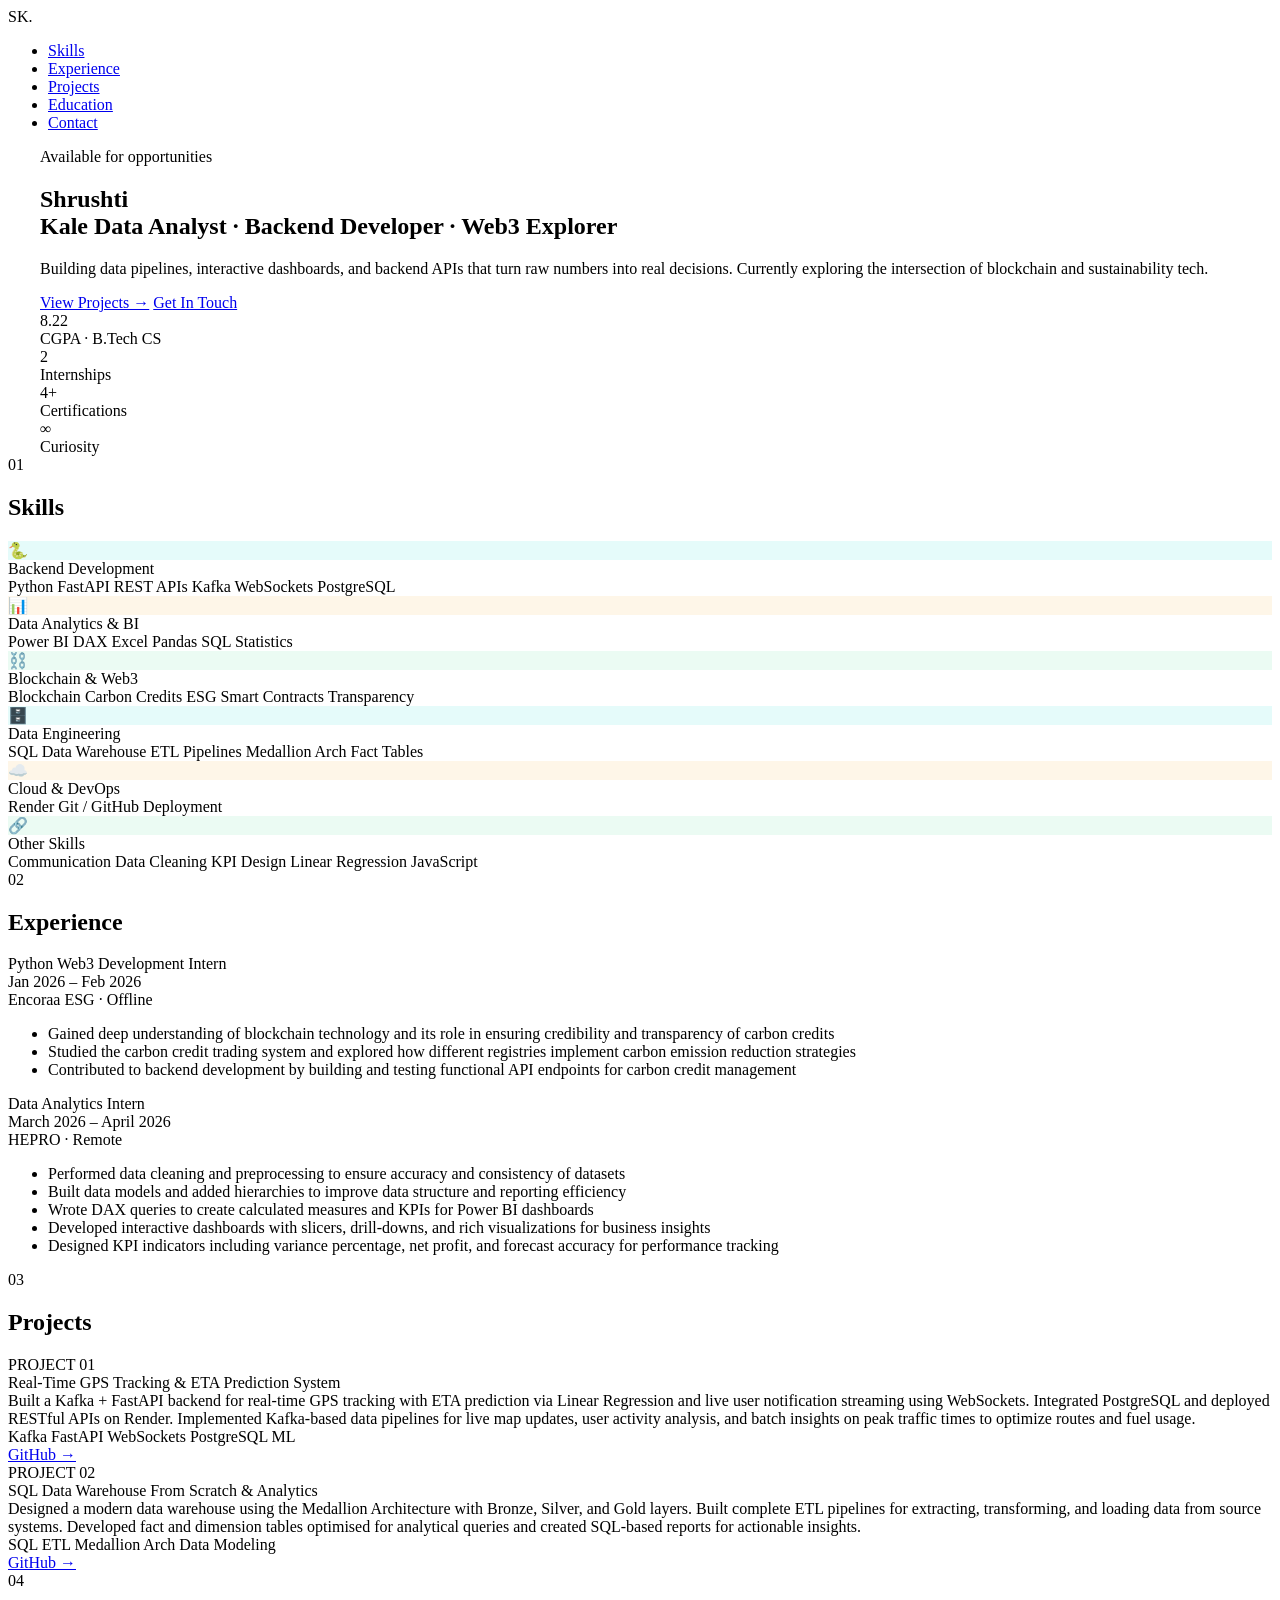
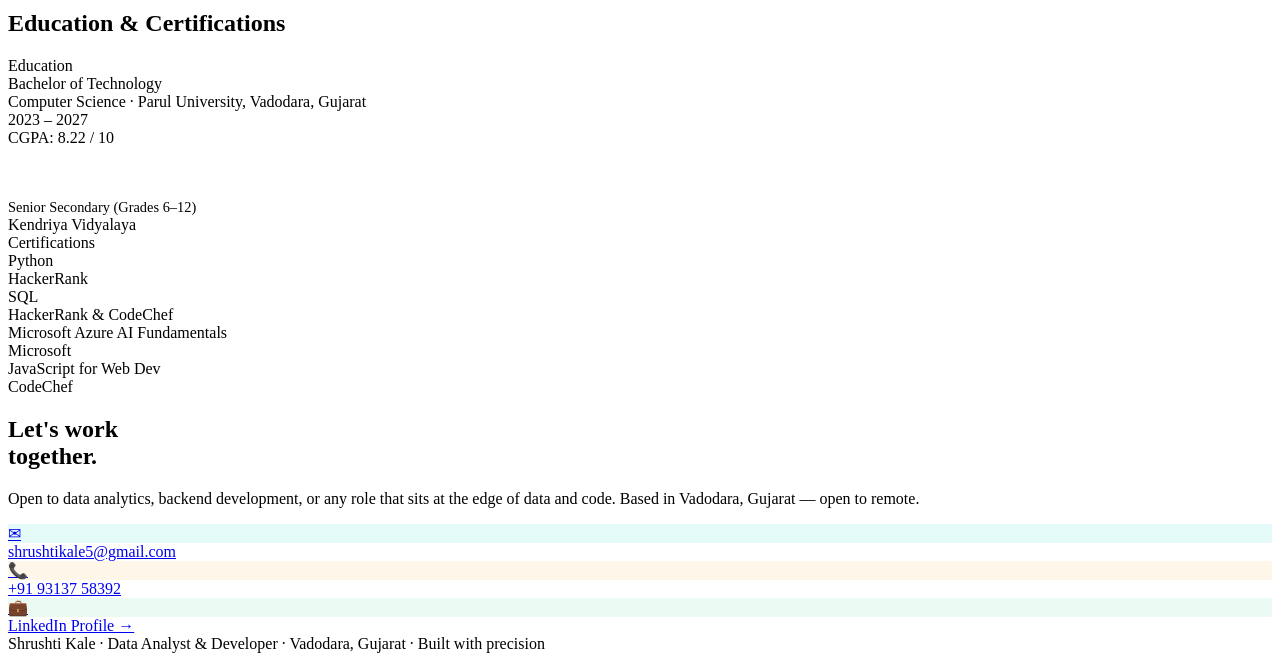
==== index.html @ 381945c8 "Add files via upload" ====
<!DOCTYPE html>
<html lang="en">
<head>
<meta charset="UTF-8" />
<meta name="viewport" content="width=device-width, initial-scale=1.0"/>
<title>Shrushti Kale — Data Analyst & Developer</title>
<link href="https://fonts.googleapis.com/css2?family=JetBrains+Mono:wght@300;400;600;700&family=Syne:wght@400;600;700;800&display=swap" rel="stylesheet"/>
<!-- <style stylesheet="potfolio.css"></style> -->
 <link rel="stylesheet" href="potfolio.css">


</head>
<body>

<div class="cursor-glow" id="glow"></div>

<!-- NAV -->
<nav>
  <div class="nav-logo">SK<span>.</span></div>
  <ul class="nav-links">
    <li><a href="#skills">Skills</a></li>
    <li><a href="#experience">Experience</a></li>
    <li><a href="#projects">Projects</a></li>
    <li><a href="#education">Education</a></li>
    <li><a href="#contact">Contact</a></li>
  </ul>
</nav>

<!-- HERO -->
<section id="hero">
  <div style="max-width:1200px;margin:0 auto;padding:0;">
    <div class="hero-tag">Available for opportunities</div>
    <h1 class="hero-name">
      Shrushti<br>
      <span class="accent">Kale</span>
      <span class="line2">Data Analyst · Backend Developer · Web3 Explorer</span>
    </h1>
    <p class="hero-desc">
      Building data pipelines, interactive dashboards, and backend APIs that turn raw numbers into real decisions. Currently exploring the intersection of blockchain and sustainability tech.
    </p>
    <div class="hero-cta">
      <a href="#projects" class="btn btn-primary">View Projects →</a>
      <a href="#contact" class="btn btn-outline">Get In Touch</a>
    </div>

    <div class="hero-stats">
      <div class="stat">
        <div class="stat-val">8.22</div>
        <div class="stat-label">CGPA · B.Tech CS</div>
      </div>
      <div class="stat">
        <div class="stat-val">2</div>
        <div class="stat-label">Internships</div>
      </div>
      <div class="stat">
        <div class="stat-val">4+</div>
        <div class="stat-label">Certifications</div>
      </div>
      <div class="stat">
        <div class="stat-val">∞</div>
        <div class="stat-label">Curiosity</div>
      </div>
    </div>
  </div>
</section>

<!-- SKILLS -->
<section id="skills">
  <div class="section-wrap">
    <div class="section-header reveal">
      <span class="section-num">01</span>
      <h2 class="section-title">Skills</h2>
      <div class="section-line"></div>
    </div>
    <div class="skills-grid">
      <div class="skill-card reveal">
        <div class="skill-icon" style="background:rgba(0,212,200,0.1);">🐍</div>
        <div class="skill-card-title">Backend Development</div>
        <div class="skill-tags">
          <span class="tag teal">Python</span>
          <span class="tag teal">FastAPI</span>
          <span class="tag teal">REST APIs</span>
          <span class="tag teal">Kafka</span>
          <span class="tag">WebSockets</span>
          <span class="tag">PostgreSQL</span>
        </div>
      </div>
      <div class="skill-card reveal" style="transition-delay:0.1s">
        <div class="skill-icon" style="background:rgba(245,166,35,0.1);">📊</div>
        <div class="skill-card-title">Data Analytics & BI</div>
        <div class="skill-tags">
          <span class="tag amber">Power BI</span>
          <span class="tag amber">DAX</span>
          <span class="tag amber">Excel</span>
          <span class="tag amber">Pandas</span>
          <span class="tag">SQL</span>
          <span class="tag">Statistics</span>
        </div>
      </div>
      <div class="skill-card reveal" style="transition-delay:0.2s">
        <div class="skill-icon" style="background:rgba(57,217,138,0.1);">⛓️</div>
        <div class="skill-card-title">Blockchain & Web3</div>
        <div class="skill-tags">
          <span class="tag green">Blockchain</span>
          <span class="tag green">Carbon Credits</span>
          <span class="tag green">ESG</span>
          <span class="tag">Smart Contracts</span>
          <span class="tag">Transparency</span>
        </div>
      </div>
      <div class="skill-card reveal" style="transition-delay:0.1s">
        <div class="skill-icon" style="background:rgba(0,212,200,0.1);">🗄️</div>
        <div class="skill-card-title">Data Engineering</div>
        <div class="skill-tags">
          <span class="tag teal">SQL</span>
          <span class="tag teal">Data Warehouse</span>
          <span class="tag teal">ETL Pipelines</span>
          <span class="tag">Medallion Arch</span>
          <span class="tag">Fact Tables</span>
        </div>
      </div>
      <div class="skill-card reveal" style="transition-delay:0.2s">
        <div class="skill-icon" style="background:rgba(245,166,35,0.1);">☁️</div>
        <div class="skill-card-title">Cloud & DevOps</div>
        <div class="skill-tags">
          <!-- <span class="tag amber">Azure AI</span> -->
          <span class="tag amber">Render</span>
          <span class="tag amber">Git / GitHub</span>
          <span class="tag">Deployment</span>
        </div>
      </div>
      <div class="skill-card reveal" style="transition-delay:0.3s">
        <div class="skill-icon" style="background:rgba(57,217,138,0.1);">🔗</div>
        <div class="skill-card-title">Other Skills</div>
        <div class="skill-tags">
          <span class="tag green">Communication</span>
          <span class="tag green">Data Cleaning</span>
          <span class="tag green">KPI Design</span>
          <span class="tag">Linear Regression</span>
          <span class="tag">JavaScript</span>
        </div>
      </div>
    </div>
  </div>
</section>

<!-- EXPERIENCE -->
<section id="experience">
  <div class="section-wrap">
    <div class="section-header reveal">
      <span class="section-num">02</span>
      <h2 class="section-title">Experience</h2>
      <div class="section-line"></div>
    </div>
    <div class="timeline">
      <div class="exp-item reveal">
        <div class="exp-header">
          <div class="exp-role">Python Web3 Development Intern</div>
          <div class="exp-date">Jan 2026 – Feb 2026</div>
        </div>
        <div class="exp-company">Encoraa ESG · Offline</div>
        <ul class="exp-bullets">
          <li>Gained deep understanding of blockchain technology and its role in ensuring credibility and transparency of carbon credits</li>
          <li>Studied the carbon credit trading system and explored how different registries implement carbon emission reduction strategies</li>
          <!-- <li>Developed RESTful APIs using FastAPI for adding and removing carbon credits from the system</li> -->
          <li>Contributed to backend development by building and testing functional API endpoints for carbon credit management</li>
        </ul>
      </div>

      <div class="exp-item reveal">
        <div class="exp-header">
          <div class="exp-role">Data Analytics Intern</div>
          <div class="exp-date">March 2026 – April 2026</div>
        </div>
        <div class="exp-company">HEPRO · Remote</div>
        <ul class="exp-bullets">
          <li>Performed data cleaning and preprocessing to ensure accuracy and consistency of datasets</li>
          <li>Built data models and added hierarchies to improve data structure and reporting efficiency</li>
          <li>Wrote DAX queries to create calculated measures and KPIs for Power BI dashboards</li>
          <li>Developed interactive dashboards with slicers, drill-downs, and rich visualizations for business insights</li>
          <li>Designed KPI indicators including variance percentage, net profit, and forecast accuracy for performance tracking</li>
        </ul>
      </div>
    </div>
  </div>
</section>

<!-- PROJECTS -->
<section id="projects">
  <div class="section-wrap">
    <div class="section-header reveal">
      <span class="section-num">03</span>
      <h2 class="section-title">Projects</h2>
      <div class="section-line"></div>
    </div>
    <div class="projects-grid">
      <div class="project-card reveal">
        <div class="project-num">PROJECT 01</div>
        <div class="project-title">Real-Time GPS Tracking & ETA Prediction System</div>
        <div class="project-desc">
          Built a Kafka + FastAPI backend for real-time GPS tracking with ETA prediction via Linear Regression and live user notification streaming using WebSockets. Integrated PostgreSQL and deployed RESTful APIs on Render. Implemented Kafka-based data pipelines for live map updates, user activity analysis, and batch insights on peak traffic times to optimize routes and fuel usage.
        </div>
        <div class="project-footer">
          <div class="project-tech">
            <span class="tag teal">Kafka</span>
            <span class="tag teal">FastAPI</span>
            <span class="tag">WebSockets</span>
            <span class="tag">PostgreSQL</span>
            <span class="tag">ML</span>
          </div>
          <a href="https://github.com/shrushti5/gps-" target="_blank" class="project-link">
            GitHub →
          </a>
        </div>
      </div>

      <div class="project-card reveal" style="transition-delay:0.15s">
        <div class="project-num">PROJECT 02</div>
        <div class="project-title">SQL Data Warehouse From Scratch & Analytics</div>
        <div class="project-desc">
          Designed a modern data warehouse using the Medallion Architecture with Bronze, Silver, and Gold layers. Built complete ETL pipelines for extracting, transforming, and loading data from source systems. Developed fact and dimension tables optimised for analytical queries and created SQL-based reports for actionable insights.
        </div>
        <div class="project-footer">
          <div class="project-tech">
            <span class="tag amber">SQL</span>
            <span class="tag amber">ETL</span>
            <span class="tag">Medallion Arch</span>
            <span class="tag">Data Modeling</span>
          </div>
          <a href="https://github.com/shrushti5/data_warehouse_proj" target="_blank" class="project-link">
            GitHub →
          </a>
        </div>
      </div>
    </div>
  </div>
</section>

<!-- EDUCATION & CERTS -->
<section id="education">
  <div class="section-wrap">
    <div class="section-header reveal">
      <span class="section-num">04</span>
      <h2 class="section-title">Education & Certifications</h2>
      <div class="section-line"></div>
    </div>
    <div class="edu-cert-grid">
      <div class="edu-block reveal">
        <div class="block-label">Education</div>
        <div class="edu-degree">Bachelor of Technology</div>
        <div class="edu-school">Computer Science · Parul University, Vadodara, Gujarat</div>
        <div class="edu-meta">2023 – 2027</div>
        <div class="edu-cgpa">CGPA: 8.22 / 10</div>

        <div style="margin-top:28px; padding-top:24px; border-top:1px solid var(--border);">
          <div class="edu-degree" style="font-size:0.9rem;">Senior Secondary (Grades 6–12)</div>
          <div class="edu-school">Kendriya Vidyalaya</div>
        </div>
      </div>

      <div class="cert-block reveal" style="transition-delay:0.15s">
        <div class="block-label">Certifications</div>
        <div class="cert-list">
          <div class="cert-item">
            <div class="cert-dot"></div>
            <div class="cert-name">Python</div>
            <div class="cert-issuer">HackerRank</div>
          </div>
          <div class="cert-item">
            <div class="cert-dot"></div>
            <div class="cert-name">SQL</div>
            <div class="cert-issuer">HackerRank & CodeChef</div>
          </div>
          <div class="cert-item">
            <div class="cert-dot" style="background:var(--amber);box-shadow:0 0 8px var(--amber)"></div>
            <div class="cert-name">Microsoft Azure AI Fundamentals</div>
            <div class="cert-issuer">Microsoft</div>
          </div>
          <div class="cert-item">
            <div class="cert-dot"></div>
            <div class="cert-name">JavaScript for Web Dev</div>
            <div class="cert-issuer">CodeChef</div>
          </div>
        </div>
      </div>
    </div>
  </div>
</section>

<!-- CONTACT -->
<section id="contact">
  <div class="contact-inner">
    <div class="contact-text reveal">
      <h2>Let's work<br><span style="color:var(--teal)">together.</span></h2>
      <p style="margin-top:16px;">Open to data analytics, backend development, or any role that sits at the edge of data and code. Based in Vadodara, Gujarat — open to remote.</p>
    </div>
    <div class="contact-links reveal">
      <a href="mailto:shrushtikale5@gmail.com" class="contact-link">
        <div class="contact-icon" style="background:rgba(0,212,200,0.1);">✉</div>
        shrushtikale5@gmail.com
      </a>
      <a href="tel:+919313758392" class="contact-link">
        <div class="contact-icon" style="background:rgba(245,166,35,0.1);">📞</div>
        +91 93137 58392
      </a>
      <a href="https://www.linkedin.com/in/shrushti-kale-3a447127a/" target="_blank" class="contact-link">
        <div class="contact-icon" style="background:rgba(57,217,138,0.1);">💼</div>
        LinkedIn Profile →
      </a>
    </div>
  </div>
</section>

<!-- FOOTER -->
<footer>
  <span style="color:var(--teal)">Shrushti Kale</span> · Data Analyst & Developer · Vadodara, Gujarat · Built with precision
</footer>

<script src="portfolio.js">
 
</script>
</body>
</html>
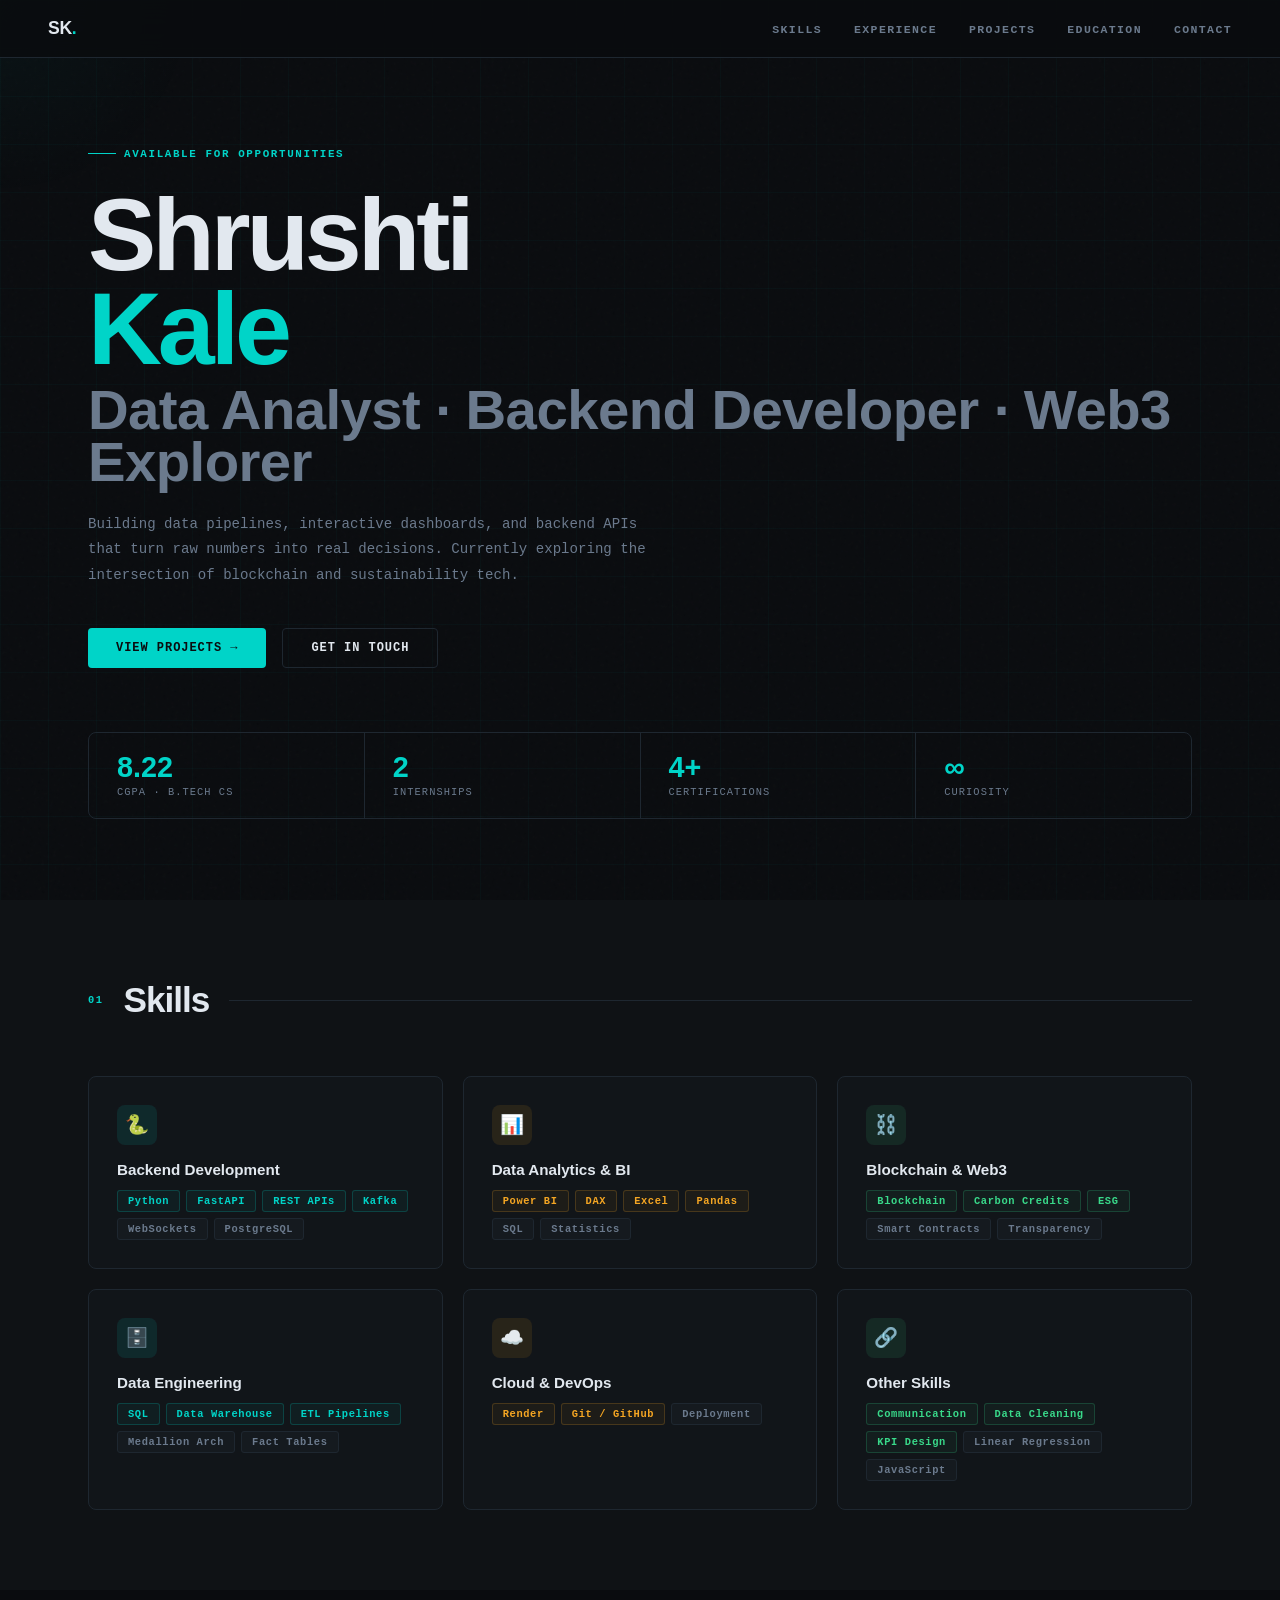
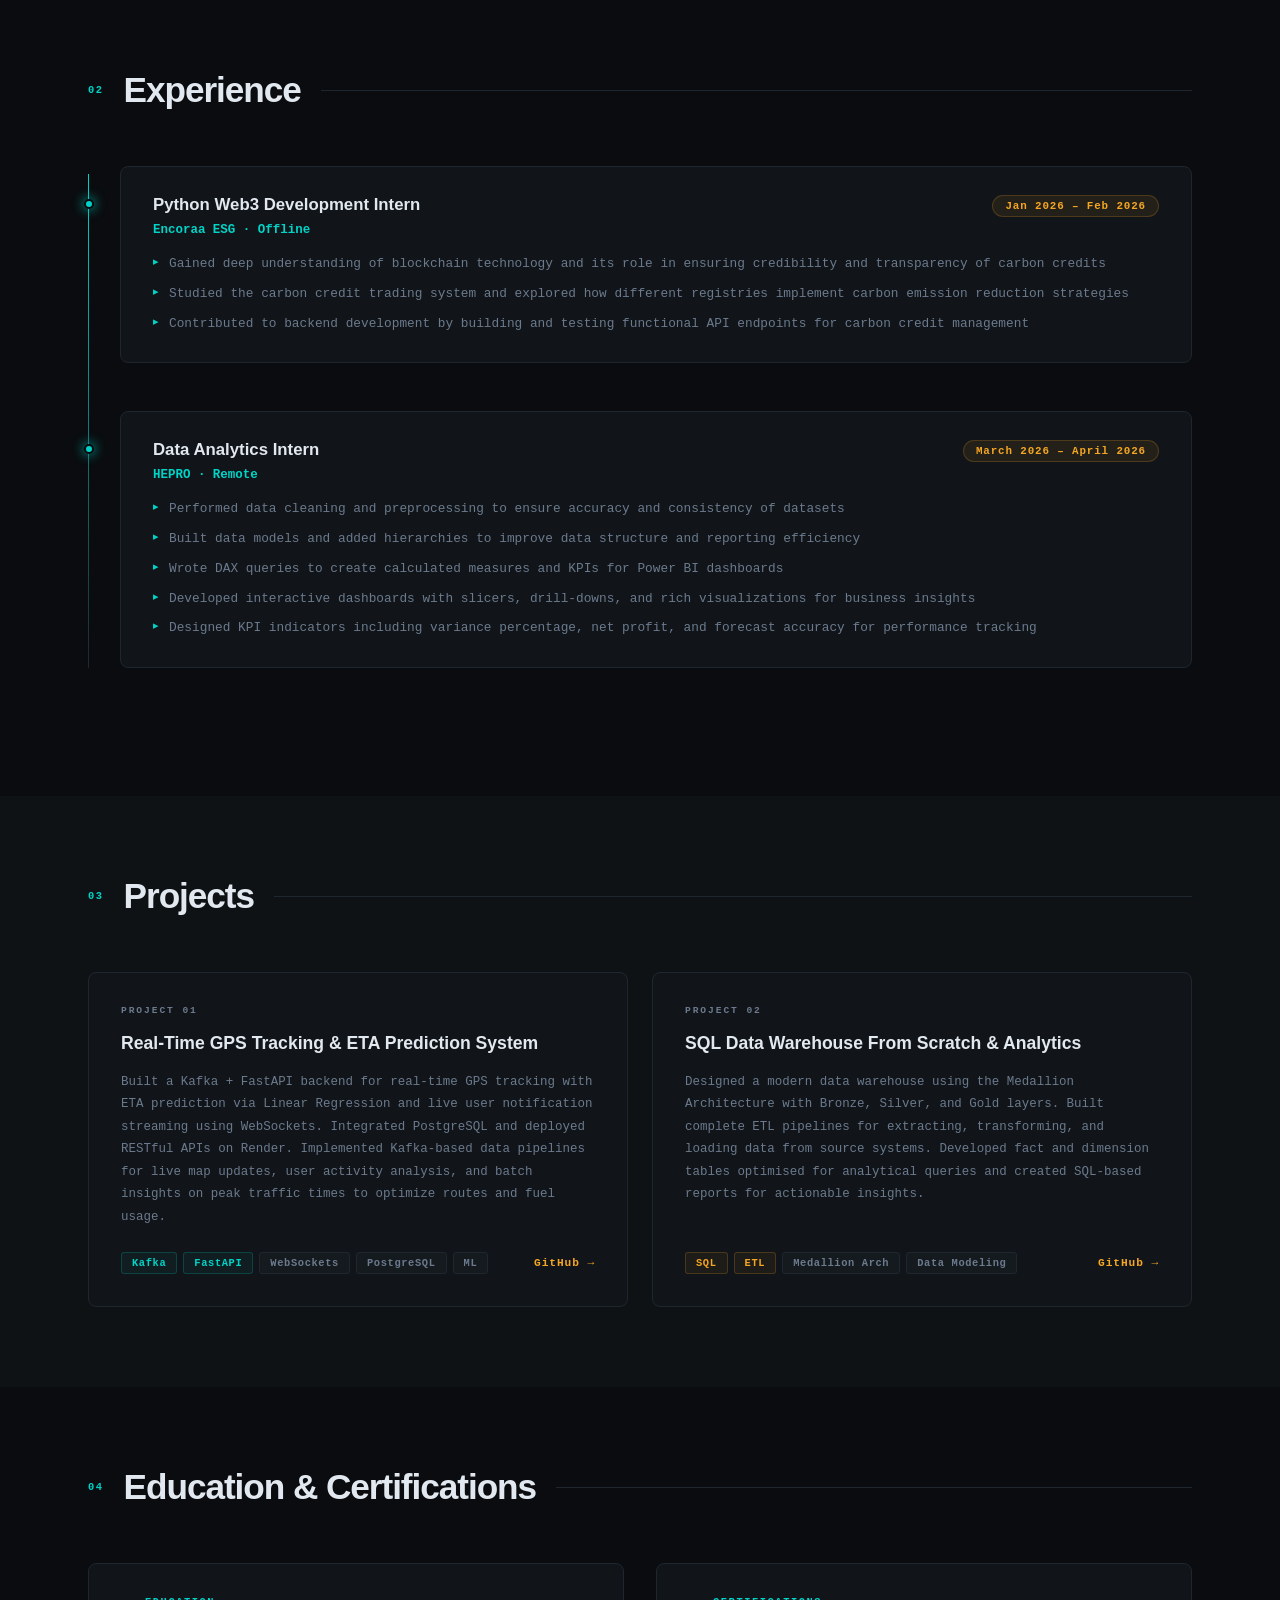
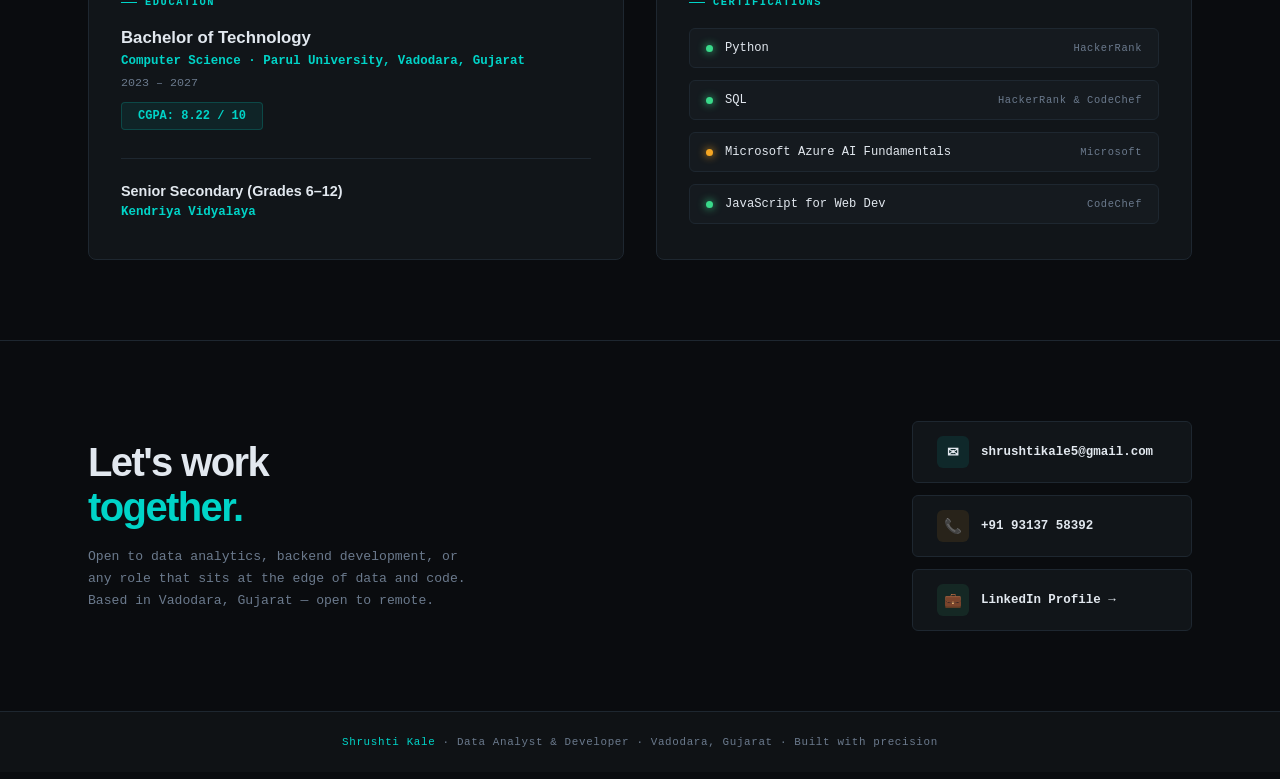
==== commit c6b750f9: "Update fmt.Println message from 'Hello' to 'Goodbye'" ====
--- a/index.html
+++ b/index.html
@@ -6,7 +6,686 @@
 <title>Shrushti Kale — Data Analyst & Developer</title>
 <link href="https://fonts.googleapis.com/css2?family=JetBrains+Mono:wght@300;400;600;700&family=Syne:wght@400;600;700;800&display=swap" rel="stylesheet"/>
 <!-- <style stylesheet="potfolio.css"></style> -->
- <link rel="stylesheet" href="potfolio.css">
+ <!-- <link rel="stylesheet" href="main.css"> -->
+  <style>
+      :root {
+    --bg: #0a0c0f;
+    --bg2: #0f1215;
+    --bg3: #151a1f;
+    --card: #111519;
+    --border: #1e2730;
+    --teal: #00d4c8;
+    --teal2: #00a89e;
+    --amber: #f5a623;
+    --amber2: #e0941a;
+    --green: #39d98a;
+    --text: #e2e8ef;
+    --muted: #6b7a8d;
+    --mono: 'JetBrains Mono', monospace;
+    --display: 'Syne', sans-serif;
+  }
+
+  *, *::before, *::after { box-sizing: border-box; margin: 0; padding: 0; }
+
+  html { scroll-behavior: smooth; }
+
+  body {
+    background: var(--bg);
+    color: var(--text);
+    font-family: var(--mono);
+    overflow-x: hidden;
+    cursor: default;
+  }
+
+  /* ─── GRID BACKGROUND ─── */
+  body::before {
+    content: '';
+    position: fixed;
+    inset: 0;
+    background-image:
+      linear-gradient(rgba(0,212,200,0.03) 1px, transparent 1px),
+      linear-gradient(90deg, rgba(0,212,200,0.03) 1px, transparent 1px);
+    background-size: 48px 48px;
+    pointer-events: none;
+    z-index: 0;
+  }
+
+  /* ─── NOISE OVERLAY ─── */
+  body::after {
+    content: '';
+    position: fixed;
+    inset: 0;
+    background: url("data:image/svg+xml,%3Csvg viewBox='0 0 256 256' xmlns='http://www.w3.org/2000/svg'%3E%3Cfilter id='n'%3E%3CfeTurbulence type='fractalNoise' baseFrequency='0.9' numOctaves='4' stitchTiles='stitch'/%3E%3C/filter%3E%3Crect width='100%25' height='100%25' filter='url(%23n)' opacity='0.04'/%3E%3C/svg%3E");
+    pointer-events: none;
+    z-index: 0;
+    opacity: 0.5;
+  }
+
+  /* ─── NAV ─── */
+  nav {
+    position: fixed;
+    top: 0; left: 0; right: 0;
+    z-index: 100;
+    display: flex;
+    justify-content: space-between;
+    align-items: center;
+    padding: 18px 48px;
+    background: rgba(10,12,15,0.85);
+    backdrop-filter: blur(16px);
+    border-bottom: 1px solid var(--border);
+  }
+
+  .nav-logo {
+    font-family: var(--display);
+    font-weight: 800;
+    font-size: 1.1rem;
+    letter-spacing: -0.02em;
+    color: var(--text);
+  }
+  .nav-logo span { color: var(--teal); }
+
+  .nav-links {
+    display: flex; gap: 32px;
+    list-style: none;
+  }
+  .nav-links a {
+    font-size: 0.72rem;
+    font-weight: 600;
+    letter-spacing: 0.12em;
+    text-transform: uppercase;
+    color: var(--muted);
+    text-decoration: none;
+    transition: color 0.2s;
+  }
+  .nav-links a:hover { color: var(--teal); }
+
+  /* ─── SECTIONS ─── */
+  section {
+    position: relative;
+    z-index: 1;
+  }
+
+  /* ─── HERO ─── */
+  #hero {
+    min-height: 100vh;
+    display: flex;
+    flex-direction: column;
+    justify-content: center;
+    padding: 120px 48px 60px;
+    max-width: 1200px;
+    margin: 0 auto;
+  }
+
+  .hero-tag {
+    display: inline-flex;
+    align-items: center;
+    gap: 8px;
+    font-size: 0.68rem;
+    font-weight: 600;
+    letter-spacing: 0.15em;
+    text-transform: uppercase;
+    color: var(--teal);
+    margin-bottom: 28px;
+    opacity: 0;
+    animation: fadeUp 0.6s ease 0.1s forwards;
+  }
+  .hero-tag::before {
+    content: '';
+    display: block;
+    width: 28px; height: 1px;
+    background: var(--teal);
+  }
+
+  .hero-name {
+    font-family: var(--display);
+    font-size: clamp(3rem, 8vw, 7rem);
+    font-weight: 800;
+    line-height: 0.92;
+    letter-spacing: -0.04em;
+    margin-bottom: 24px;
+    opacity: 0;
+    animation: fadeUp 0.7s ease 0.2s forwards;
+  }
+  .hero-name .accent { color: var(--teal); }
+  .hero-name .line2 {
+    display: block;
+    color: var(--muted);
+    font-size: 0.55em;
+    font-weight: 600;
+    letter-spacing: -0.01em;
+    margin-top: 8px;
+  }
+
+  .hero-desc {
+    max-width: 560px;
+    font-size: 0.88rem;
+    line-height: 1.8;
+    color: var(--muted);
+    margin-bottom: 40px;
+    opacity: 0;
+    animation: fadeUp 0.7s ease 0.35s forwards;
+  }
+
+  .hero-cta {
+    display: flex; gap: 16px; flex-wrap: wrap;
+    opacity: 0;
+    animation: fadeUp 0.7s ease 0.5s forwards;
+  }
+
+  .btn {
+    display: inline-flex;
+    align-items: center;
+    gap: 8px;
+    padding: 12px 28px;
+    font-family: var(--mono);
+    font-size: 0.75rem;
+    font-weight: 600;
+    letter-spacing: 0.08em;
+    text-transform: uppercase;
+    text-decoration: none;
+    border-radius: 4px;
+    transition: all 0.2s;
+    cursor: pointer;
+    border: none;
+  }
+  .btn-primary {
+    background: var(--teal);
+    color: var(--bg);
+  }
+  .btn-primary:hover { background: var(--teal2); transform: translateY(-2px); box-shadow: 0 8px 24px rgba(0,212,200,0.25); }
+  .btn-outline {
+    background: transparent;
+    color: var(--text);
+    border: 1px solid var(--border);
+  }
+  .btn-outline:hover { border-color: var(--teal); color: var(--teal); transform: translateY(-2px); }
+
+  /* ─── LIVE STATS ─── */
+  .hero-stats {
+    display: flex;
+    gap: 0;
+    margin-top: 64px;
+    border: 1px solid var(--border);
+    border-radius: 8px;
+    overflow: hidden;
+    opacity: 0;
+    animation: fadeUp 0.7s ease 0.65s forwards;
+  }
+  .stat {
+    flex: 1;
+    padding: 20px 28px;
+    border-right: 1px solid var(--border);
+  }
+  .stat:last-child { border-right: none; }
+  .stat-val {
+    font-family: var(--display);
+    font-size: 1.8rem;
+    font-weight: 800;
+    color: var(--teal);
+    line-height: 1;
+    margin-bottom: 4px;
+  }
+  .stat-label {
+    font-size: 0.65rem;
+    letter-spacing: 0.1em;
+    text-transform: uppercase;
+    color: var(--muted);
+  }
+
+  /* ─── SECTION WRAPPER ─── */
+  .section-wrap {
+    max-width: 1200px;
+    margin: 0 auto;
+    padding: 80px 48px;
+  }
+
+  .section-header {
+    display: flex;
+    align-items: center;
+    gap: 20px;
+    margin-bottom: 56px;
+  }
+  .section-num {
+    font-size: 0.65rem;
+    color: var(--teal);
+    letter-spacing: 0.15em;
+    font-weight: 600;
+  }
+  .section-title {
+    font-family: var(--display);
+    font-size: 2.2rem;
+    font-weight: 800;
+    letter-spacing: -0.03em;
+  }
+  .section-line {
+    flex: 1;
+    height: 1px;
+    background: var(--border);
+  }
+
+  /* ─── SKILLS ─── */
+  #skills { background: var(--bg2); }
+
+  .skills-grid {
+    display: grid;
+    grid-template-columns: repeat(3, 1fr);
+    gap: 20px;
+  }
+
+  .skill-card {
+    background: var(--card);
+    border: 1px solid var(--border);
+    border-radius: 8px;
+    padding: 28px;
+    transition: all 0.25s;
+    position: relative;
+    overflow: hidden;
+  }
+  .skill-card::before {
+    content: '';
+    position: absolute;
+    top: 0; left: 0; right: 0;
+    height: 2px;
+    background: linear-gradient(90deg, var(--teal), transparent);
+    opacity: 0;
+    transition: opacity 0.25s;
+  }
+  .skill-card:hover { border-color: rgba(0,212,200,0.3); transform: translateY(-4px); box-shadow: 0 16px 40px rgba(0,0,0,0.4); }
+  .skill-card:hover::before { opacity: 1; }
+
+  .skill-icon {
+    width: 40px; height: 40px;
+    border-radius: 8px;
+    display: flex; align-items: center; justify-content: center;
+    font-size: 1.2rem;
+    margin-bottom: 16px;
+  }
+  .skill-card-title {
+    font-family: var(--display);
+    font-weight: 700;
+    font-size: 0.95rem;
+    margin-bottom: 12px;
+  }
+  .skill-tags {
+    display: flex; flex-wrap: wrap; gap: 6px;
+  }
+  .tag {
+    font-size: 0.65rem;
+    font-weight: 600;
+    letter-spacing: 0.06em;
+    padding: 4px 10px;
+    border-radius: 3px;
+    background: var(--bg3);
+    border: 1px solid var(--border);
+    color: var(--muted);
+  }
+  .tag.teal { color: var(--teal); border-color: rgba(0,212,200,0.2); background: rgba(0,212,200,0.05); }
+  .tag.amber { color: var(--amber); border-color: rgba(245,166,35,0.2); background: rgba(245,166,35,0.05); }
+  .tag.green { color: var(--green); border-color: rgba(57,217,138,0.2); background: rgba(57,217,138,0.05); }
+
+  /* ─── EXPERIENCE ─── */
+  .timeline {
+    position: relative;
+    padding-left: 32px;
+  }
+  .timeline::before {
+    content: '';
+    position: absolute;
+    left: 0; top: 8px; bottom: 0;
+    width: 1px;
+    background: linear-gradient(to bottom, var(--teal), var(--border));
+  }
+
+  .exp-item {
+    position: relative;
+    margin-bottom: 48px;
+    padding: 28px 32px;
+    background: var(--card);
+    border: 1px solid var(--border);
+    border-radius: 8px;
+    transition: border-color 0.2s;
+  }
+  .exp-item:hover { border-color: rgba(0,212,200,0.25); }
+
+  .exp-item::before {
+    content: '';
+    position: absolute;
+    left: -37px; top: 32px;
+    width: 10px; height: 10px;
+    border-radius: 50%;
+    background: var(--teal);
+    border: 2px solid var(--bg);
+    box-shadow: 0 0 12px var(--teal);
+  }
+
+  .exp-header {
+    display: flex;
+    justify-content: space-between;
+    align-items: flex-start;
+    margin-bottom: 6px;
+    flex-wrap: wrap;
+    gap: 8px;
+  }
+  .exp-role {
+    font-family: var(--display);
+    font-weight: 700;
+    font-size: 1.05rem;
+  }
+  .exp-date {
+    font-size: 0.68rem;
+    color: var(--amber);
+    letter-spacing: 0.08em;
+    font-weight: 600;
+    padding: 4px 12px;
+    background: rgba(245,166,35,0.08);
+    border: 1px solid rgba(245,166,35,0.2);
+    border-radius: 20px;
+    white-space: nowrap;
+  }
+  .exp-company {
+    font-size: 0.78rem;
+    color: var(--teal);
+    margin-bottom: 16px;
+    font-weight: 600;
+  }
+  .exp-bullets {
+    list-style: none;
+    display: flex;
+    flex-direction: column;
+    gap: 8px;
+  }
+  .exp-bullets li {
+    font-size: 0.8rem;
+    color: var(--muted);
+    line-height: 1.7;
+    padding-left: 16px;
+    position: relative;
+  }
+  .exp-bullets li::before {
+    content: '▸';
+    position: absolute;
+    left: 0;
+    color: var(--teal);
+    font-size: 0.7rem;
+  }
+
+  /* ─── PROJECTS ─── */
+  #projects { background: var(--bg2); }
+
+  .projects-grid {
+    display: grid;
+    grid-template-columns: repeat(2, 1fr);
+    gap: 24px;
+  }
+
+  .project-card {
+    background: var(--card);
+    border: 1px solid var(--border);
+    border-radius: 8px;
+    padding: 32px;
+    transition: all 0.25s;
+    position: relative;
+    overflow: hidden;
+    display: flex;
+    flex-direction: column;
+  }
+  .project-card::after {
+    content: '';
+    position: absolute;
+    bottom: 0; left: 0; right: 0;
+    height: 2px;
+    background: linear-gradient(90deg, var(--amber), transparent);
+    opacity: 0;
+    transition: opacity 0.25s;
+  }
+  .project-card:hover { border-color: rgba(245,166,35,0.3); transform: translateY(-4px); box-shadow: 0 20px 48px rgba(0,0,0,0.5); }
+  .project-card:hover::after { opacity: 1; }
+
+  .project-num {
+    font-size: 0.6rem;
+    letter-spacing: 0.2em;
+    color: var(--muted);
+    margin-bottom: 16px;
+    font-weight: 600;
+  }
+  .project-title {
+    font-family: var(--display);
+    font-weight: 700;
+    font-size: 1.1rem;
+    margin-bottom: 16px;
+    line-height: 1.3;
+  }
+  .project-desc {
+    font-size: 0.78rem;
+    color: var(--muted);
+    line-height: 1.8;
+    flex: 1;
+    margin-bottom: 24px;
+  }
+  .project-footer {
+    display: flex;
+    justify-content: space-between;
+    align-items: center;
+  }
+  .project-tech {
+    display: flex; flex-wrap: wrap; gap: 6px;
+  }
+  .project-link {
+    font-size: 0.7rem;
+    font-weight: 600;
+    letter-spacing: 0.08em;
+    color: var(--amber);
+    text-decoration: none;
+    display: flex;
+    align-items: center;
+    gap: 6px;
+    white-space: nowrap;
+    transition: gap 0.2s;
+  }
+  .project-link:hover { gap: 10px; }
+
+  /* ─── EDUCATION & CERTS ─── */
+  .edu-cert-grid {
+    display: grid;
+    grid-template-columns: 1fr 1fr;
+    gap: 32px;
+  }
+
+  .edu-block, .cert-block {
+    background: var(--card);
+    border: 1px solid var(--border);
+    border-radius: 8px;
+    padding: 32px;
+  }
+
+  .block-label {
+    font-size: 0.65rem;
+    letter-spacing: 0.15em;
+    text-transform: uppercase;
+    color: var(--teal);
+    font-weight: 600;
+    margin-bottom: 20px;
+    display: flex;
+    align-items: center;
+    gap: 8px;
+  }
+  .block-label::before {
+    content: '';
+    display: block;
+    width: 16px; height: 1px;
+    background: var(--teal);
+  }
+
+  .edu-degree {
+    font-family: var(--display);
+    font-size: 1.05rem;
+    font-weight: 700;
+    margin-bottom: 6px;
+  }
+  .edu-school {
+    font-size: 0.78rem;
+    color: var(--teal);
+    margin-bottom: 8px;
+    font-weight: 600;
+  }
+  .edu-meta {
+    font-size: 0.73rem;
+    color: var(--muted);
+  }
+  .edu-cgpa {
+    display: inline-block;
+    margin-top: 12px;
+    padding: 6px 16px;
+    background: rgba(0,212,200,0.08);
+    border: 1px solid rgba(0,212,200,0.2);
+    border-radius: 4px;
+    font-size: 0.75rem;
+    color: var(--teal);
+    font-weight: 700;
+  }
+
+  .cert-list {
+    display: flex; flex-direction: column; gap: 12px;
+  }
+  .cert-item {
+    display: flex;
+    align-items: center;
+    gap: 12px;
+    padding: 12px 16px;
+    background: var(--bg3);
+    border: 1px solid var(--border);
+    border-radius: 6px;
+    font-size: 0.76rem;
+  }
+  .cert-dot {
+    width: 7px; height: 7px;
+    border-radius: 50%;
+    background: var(--green);
+    flex-shrink: 0;
+    box-shadow: 0 0 8px var(--green);
+  }
+  .cert-name { flex: 1; }
+  .cert-issuer {
+    font-size: 0.65rem;
+    color: var(--muted);
+    letter-spacing: 0.06em;
+  }
+
+  /* ─── CONTACT ─── */
+  #contact {
+    border-top: 1px solid var(--border);
+  }
+  .contact-inner {
+    max-width: 1200px;
+    margin: 0 auto;
+    padding: 80px 48px;
+    display: flex;
+    justify-content: space-between;
+    align-items: center;
+    gap: 48px;
+    flex-wrap: wrap;
+  }
+  .contact-text h2 {
+    font-family: var(--display);
+    font-size: 2.5rem;
+    font-weight: 800;
+    letter-spacing: -0.04em;
+    margin-bottom: 8px;
+  }
+  .contact-text p {
+    font-size: 0.82rem;
+    color: var(--muted);
+    line-height: 1.7;
+    max-width: 380px;
+  }
+  .contact-links {
+    display: flex; flex-direction: column; gap: 12px;
+  }
+  .contact-link {
+    display: flex;
+    align-items: center;
+    gap: 12px;
+    padding: 14px 24px;
+    background: var(--card);
+    border: 1px solid var(--border);
+    border-radius: 6px;
+    text-decoration: none;
+    color: var(--text);
+    font-size: 0.78rem;
+    font-weight: 600;
+    transition: all 0.2s;
+    min-width: 280px;
+  }
+  .contact-link:hover { border-color: var(--teal); color: var(--teal); transform: translateX(6px); }
+  .contact-icon {
+    width: 32px; height: 32px;
+    border-radius: 6px;
+    display: flex; align-items: center; justify-content: center;
+    font-size: 0.9rem;
+    flex-shrink: 0;
+  }
+
+  /* ─── FOOTER ─── */
+  footer {
+    background: var(--bg2);
+    border-top: 1px solid var(--border);
+    padding: 24px 48px;
+    text-align: center;
+    font-size: 0.68rem;
+    color: var(--muted);
+    position: relative;
+    z-index: 1;
+    letter-spacing: 0.06em;
+  }
+
+  /* ─── ANIMATIONS ─── */
+  @keyframes fadeUp {
+    from { opacity: 0; transform: translateY(24px); }
+    to   { opacity: 1; transform: translateY(0); }
+  }
+
+  .reveal {
+    opacity: 0;
+    transform: translateY(20px);
+    transition: opacity 0.6s ease, transform 0.6s ease;
+  }
+  .reveal.visible {
+    opacity: 1;
+    transform: translateY(0);
+  }
+
+  /* ─── CURSOR GLOW ─── */
+  .cursor-glow {
+    position: fixed;
+    width: 400px; height: 400px;
+    border-radius: 50%;
+    background: radial-gradient(circle, rgba(0,212,200,0.04) 0%, transparent 70%);
+    pointer-events: none;
+    z-index: 0;
+    transform: translate(-50%, -50%);
+    transition: left 0.12s ease, top 0.12s ease;
+  }
+
+  /* ─── SCROLLBAR ─── */
+  ::-webkit-scrollbar { width: 6px; }
+  ::-webkit-scrollbar-track { background: var(--bg); }
+  ::-webkit-scrollbar-thumb { background: var(--border); border-radius: 3px; }
+  ::-webkit-scrollbar-thumb:hover { background: var(--teal2); }
+
+  /* ─── RESPONSIVE ─── */
+  @media (max-width: 768px) {
+    nav { padding: 16px 24px; }
+    .nav-links { display: none; }
+    #hero, .section-wrap { padding: 100px 24px 48px; }
+    .skills-grid { grid-template-columns: 1fr; }
+    .projects-grid { grid-template-columns: 1fr; }
+    .edu-cert-grid { grid-template-columns: 1fr; }
+    .hero-stats { flex-direction: column; }
+    .stat { border-right: none; border-bottom: 1px solid var(--border); }
+    .contact-inner { padding: 48px 24px; flex-direction: column; }
+    .contact-link { min-width: unset; }
+  }
+  </style>
 
 
 </head>
@@ -316,8 +995,25 @@
   <span style="color:var(--teal)">Shrushti Kale</span> · Data Analyst & Developer · Vadodara, Gujarat · Built with precision
 </footer>
 
-<script src="portfolio.js">
+<script>
  
+ // Cursor glow
+  const glow = document.getElementById('glow');
+  document.addEventListener('mousemove', e => {
+    glow.style.left = e.clientX + 'px';
+    glow.style.top = e.clientY + 'px';
+  });
+
+  // Scroll reveal
+  const observer = new IntersectionObserver(entries => {
+    entries.forEach(e => {
+      if (e.isIntersecting) {
+        e.target.classList.add('visible');
+      }
+    });
+  }, { threshold: 0.1 });
+
+  document.querySelectorAll('.reveal').forEach(el => observer.observe(el));
 </script>
 </body>
-</html>+</html>
--- a/main.css
+++ b/main.css
@@ -0,0 +1,677 @@
+  :root {
+    --bg: #0a0c0f;
+    --bg2: #0f1215;
+    --bg3: #151a1f;
+    --card: #111519;
+    --border: #1e2730;
+    --teal: #00d4c8;
+    --teal2: #00a89e;
+    --amber: #f5a623;
+    --amber2: #e0941a;
+    --green: #39d98a;
+    --text: #e2e8ef;
+    --muted: #6b7a8d;
+    --mono: 'JetBrains Mono', monospace;
+    --display: 'Syne', sans-serif;
+  }
+
+  *, *::before, *::after { box-sizing: border-box; margin: 0; padding: 0; }
+
+  html { scroll-behavior: smooth; }
+
+  body {
+    background: var(--bg);
+    color: var(--text);
+    font-family: var(--mono);
+    overflow-x: hidden;
+    cursor: default;
+  }
+
+  /* ─── GRID BACKGROUND ─── */
+  body::before {
+    content: '';
+    position: fixed;
+    inset: 0;
+    background-image:
+      linear-gradient(rgba(0,212,200,0.03) 1px, transparent 1px),
+      linear-gradient(90deg, rgba(0,212,200,0.03) 1px, transparent 1px);
+    background-size: 48px 48px;
+    pointer-events: none;
+    z-index: 0;
+  }
+
+  /* ─── NOISE OVERLAY ─── */
+  body::after {
+    content: '';
+    position: fixed;
+    inset: 0;
+    background: url("data:image/svg+xml,%3Csvg viewBox='0 0 256 256' xmlns='http://www.w3.org/2000/svg'%3E%3Cfilter id='n'%3E%3CfeTurbulence type='fractalNoise' baseFrequency='0.9' numOctaves='4' stitchTiles='stitch'/%3E%3C/filter%3E%3Crect width='100%25' height='100%25' filter='url(%23n)' opacity='0.04'/%3E%3C/svg%3E");
+    pointer-events: none;
+    z-index: 0;
+    opacity: 0.5;
+  }
+
+  /* ─── NAV ─── */
+  nav {
+    position: fixed;
+    top: 0; left: 0; right: 0;
+    z-index: 100;
+    display: flex;
+    justify-content: space-between;
+    align-items: center;
+    padding: 18px 48px;
+    background: rgba(10,12,15,0.85);
+    backdrop-filter: blur(16px);
+    border-bottom: 1px solid var(--border);
+  }
+
+  .nav-logo {
+    font-family: var(--display);
+    font-weight: 800;
+    font-size: 1.1rem;
+    letter-spacing: -0.02em;
+    color: var(--text);
+  }
+  .nav-logo span { color: var(--teal); }
+
+  .nav-links {
+    display: flex; gap: 32px;
+    list-style: none;
+  }
+  .nav-links a {
+    font-size: 0.72rem;
+    font-weight: 600;
+    letter-spacing: 0.12em;
+    text-transform: uppercase;
+    color: var(--muted);
+    text-decoration: none;
+    transition: color 0.2s;
+  }
+  .nav-links a:hover { color: var(--teal); }
+
+  /* ─── SECTIONS ─── */
+  section {
+    position: relative;
+    z-index: 1;
+  }
+
+  /* ─── HERO ─── */
+  #hero {
+    min-height: 100vh;
+    display: flex;
+    flex-direction: column;
+    justify-content: center;
+    padding: 120px 48px 60px;
+    max-width: 1200px;
+    margin: 0 auto;
+  }
+
+  .hero-tag {
+    display: inline-flex;
+    align-items: center;
+    gap: 8px;
+    font-size: 0.68rem;
+    font-weight: 600;
+    letter-spacing: 0.15em;
+    text-transform: uppercase;
+    color: var(--teal);
+    margin-bottom: 28px;
+    opacity: 0;
+    animation: fadeUp 0.6s ease 0.1s forwards;
+  }
+  .hero-tag::before {
+    content: '';
+    display: block;
+    width: 28px; height: 1px;
+    background: var(--teal);
+  }
+
+  .hero-name {
+    font-family: var(--display);
+    font-size: clamp(3rem, 8vw, 7rem);
+    font-weight: 800;
+    line-height: 0.92;
+    letter-spacing: -0.04em;
+    margin-bottom: 24px;
+    opacity: 0;
+    animation: fadeUp 0.7s ease 0.2s forwards;
+  }
+  .hero-name .accent { color: var(--teal); }
+  .hero-name .line2 {
+    display: block;
+    color: var(--muted);
+    font-size: 0.55em;
+    font-weight: 600;
+    letter-spacing: -0.01em;
+    margin-top: 8px;
+  }
+
+  .hero-desc {
+    max-width: 560px;
+    font-size: 0.88rem;
+    line-height: 1.8;
+    color: var(--muted);
+    margin-bottom: 40px;
+    opacity: 0;
+    animation: fadeUp 0.7s ease 0.35s forwards;
+  }
+
+  .hero-cta {
+    display: flex; gap: 16px; flex-wrap: wrap;
+    opacity: 0;
+    animation: fadeUp 0.7s ease 0.5s forwards;
+  }
+
+  .btn {
+    display: inline-flex;
+    align-items: center;
+    gap: 8px;
+    padding: 12px 28px;
+    font-family: var(--mono);
+    font-size: 0.75rem;
+    font-weight: 600;
+    letter-spacing: 0.08em;
+    text-transform: uppercase;
+    text-decoration: none;
+    border-radius: 4px;
+    transition: all 0.2s;
+    cursor: pointer;
+    border: none;
+  }
+  .btn-primary {
+    background: var(--teal);
+    color: var(--bg);
+  }
+  .btn-primary:hover { background: var(--teal2); transform: translateY(-2px); box-shadow: 0 8px 24px rgba(0,212,200,0.25); }
+  .btn-outline {
+    background: transparent;
+    color: var(--text);
+    border: 1px solid var(--border);
+  }
+  .btn-outline:hover { border-color: var(--teal); color: var(--teal); transform: translateY(-2px); }
+
+  /* ─── LIVE STATS ─── */
+  .hero-stats {
+    display: flex;
+    gap: 0;
+    margin-top: 64px;
+    border: 1px solid var(--border);
+    border-radius: 8px;
+    overflow: hidden;
+    opacity: 0;
+    animation: fadeUp 0.7s ease 0.65s forwards;
+  }
+  .stat {
+    flex: 1;
+    padding: 20px 28px;
+    border-right: 1px solid var(--border);
+  }
+  .stat:last-child { border-right: none; }
+  .stat-val {
+    font-family: var(--display);
+    font-size: 1.8rem;
+    font-weight: 800;
+    color: var(--teal);
+    line-height: 1;
+    margin-bottom: 4px;
+  }
+  .stat-label {
+    font-size: 0.65rem;
+    letter-spacing: 0.1em;
+    text-transform: uppercase;
+    color: var(--muted);
+  }
+
+  /* ─── SECTION WRAPPER ─── */
+  .section-wrap {
+    max-width: 1200px;
+    margin: 0 auto;
+    padding: 80px 48px;
+  }
+
+  .section-header {
+    display: flex;
+    align-items: center;
+    gap: 20px;
+    margin-bottom: 56px;
+  }
+  .section-num {
+    font-size: 0.65rem;
+    color: var(--teal);
+    letter-spacing: 0.15em;
+    font-weight: 600;
+  }
+  .section-title {
+    font-family: var(--display);
+    font-size: 2.2rem;
+    font-weight: 800;
+    letter-spacing: -0.03em;
+  }
+  .section-line {
+    flex: 1;
+    height: 1px;
+    background: var(--border);
+  }
+
+  /* ─── SKILLS ─── */
+  #skills { background: var(--bg2); }
+
+  .skills-grid {
+    display: grid;
+    grid-template-columns: repeat(3, 1fr);
+    gap: 20px;
+  }
+
+  .skill-card {
+    background: var(--card);
+    border: 1px solid var(--border);
+    border-radius: 8px;
+    padding: 28px;
+    transition: all 0.25s;
+    position: relative;
+    overflow: hidden;
+  }
+  .skill-card::before {
+    content: '';
+    position: absolute;
+    top: 0; left: 0; right: 0;
+    height: 2px;
+    background: linear-gradient(90deg, var(--teal), transparent);
+    opacity: 0;
+    transition: opacity 0.25s;
+  }
+  .skill-card:hover { border-color: rgba(0,212,200,0.3); transform: translateY(-4px); box-shadow: 0 16px 40px rgba(0,0,0,0.4); }
+  .skill-card:hover::before { opacity: 1; }
+
+  .skill-icon {
+    width: 40px; height: 40px;
+    border-radius: 8px;
+    display: flex; align-items: center; justify-content: center;
+    font-size: 1.2rem;
+    margin-bottom: 16px;
+  }
+  .skill-card-title {
+    font-family: var(--display);
+    font-weight: 700;
+    font-size: 0.95rem;
+    margin-bottom: 12px;
+  }
+  .skill-tags {
+    display: flex; flex-wrap: wrap; gap: 6px;
+  }
+  .tag {
+    font-size: 0.65rem;
+    font-weight: 600;
+    letter-spacing: 0.06em;
+    padding: 4px 10px;
+    border-radius: 3px;
+    background: var(--bg3);
+    border: 1px solid var(--border);
+    color: var(--muted);
+  }
+  .tag.teal { color: var(--teal); border-color: rgba(0,212,200,0.2); background: rgba(0,212,200,0.05); }
+  .tag.amber { color: var(--amber); border-color: rgba(245,166,35,0.2); background: rgba(245,166,35,0.05); }
+  .tag.green { color: var(--green); border-color: rgba(57,217,138,0.2); background: rgba(57,217,138,0.05); }
+
+  /* ─── EXPERIENCE ─── */
+  .timeline {
+    position: relative;
+    padding-left: 32px;
+  }
+  .timeline::before {
+    content: '';
+    position: absolute;
+    left: 0; top: 8px; bottom: 0;
+    width: 1px;
+    background: linear-gradient(to bottom, var(--teal), var(--border));
+  }
+
+  .exp-item {
+    position: relative;
+    margin-bottom: 48px;
+    padding: 28px 32px;
+    background: var(--card);
+    border: 1px solid var(--border);
+    border-radius: 8px;
+    transition: border-color 0.2s;
+  }
+  .exp-item:hover { border-color: rgba(0,212,200,0.25); }
+
+  .exp-item::before {
+    content: '';
+    position: absolute;
+    left: -37px; top: 32px;
+    width: 10px; height: 10px;
+    border-radius: 50%;
+    background: var(--teal);
+    border: 2px solid var(--bg);
+    box-shadow: 0 0 12px var(--teal);
+  }
+
+  .exp-header {
+    display: flex;
+    justify-content: space-between;
+    align-items: flex-start;
+    margin-bottom: 6px;
+    flex-wrap: wrap;
+    gap: 8px;
+  }
+  .exp-role {
+    font-family: var(--display);
+    font-weight: 700;
+    font-size: 1.05rem;
+  }
+  .exp-date {
+    font-size: 0.68rem;
+    color: var(--amber);
+    letter-spacing: 0.08em;
+    font-weight: 600;
+    padding: 4px 12px;
+    background: rgba(245,166,35,0.08);
+    border: 1px solid rgba(245,166,35,0.2);
+    border-radius: 20px;
+    white-space: nowrap;
+  }
+  .exp-company {
+    font-size: 0.78rem;
+    color: var(--teal);
+    margin-bottom: 16px;
+    font-weight: 600;
+  }
+  .exp-bullets {
+    list-style: none;
+    display: flex;
+    flex-direction: column;
+    gap: 8px;
+  }
+  .exp-bullets li {
+    font-size: 0.8rem;
+    color: var(--muted);
+    line-height: 1.7;
+    padding-left: 16px;
+    position: relative;
+  }
+  .exp-bullets li::before {
+    content: '▸';
+    position: absolute;
+    left: 0;
+    color: var(--teal);
+    font-size: 0.7rem;
+  }
+
+  /* ─── PROJECTS ─── */
+  #projects { background: var(--bg2); }
+
+  .projects-grid {
+    display: grid;
+    grid-template-columns: repeat(2, 1fr);
+    gap: 24px;
+  }
+
+  .project-card {
+    background: var(--card);
+    border: 1px solid var(--border);
+    border-radius: 8px;
+    padding: 32px;
+    transition: all 0.25s;
+    position: relative;
+    overflow: hidden;
+    display: flex;
+    flex-direction: column;
+  }
+  .project-card::after {
+    content: '';
+    position: absolute;
+    bottom: 0; left: 0; right: 0;
+    height: 2px;
+    background: linear-gradient(90deg, var(--amber), transparent);
+    opacity: 0;
+    transition: opacity 0.25s;
+  }
+  .project-card:hover { border-color: rgba(245,166,35,0.3); transform: translateY(-4px); box-shadow: 0 20px 48px rgba(0,0,0,0.5); }
+  .project-card:hover::after { opacity: 1; }
+
+  .project-num {
+    font-size: 0.6rem;
+    letter-spacing: 0.2em;
+    color: var(--muted);
+    margin-bottom: 16px;
+    font-weight: 600;
+  }
+  .project-title {
+    font-family: var(--display);
+    font-weight: 700;
+    font-size: 1.1rem;
+    margin-bottom: 16px;
+    line-height: 1.3;
+  }
+  .project-desc {
+    font-size: 0.78rem;
+    color: var(--muted);
+    line-height: 1.8;
+    flex: 1;
+    margin-bottom: 24px;
+  }
+  .project-footer {
+    display: flex;
+    justify-content: space-between;
+    align-items: center;
+  }
+  .project-tech {
+    display: flex; flex-wrap: wrap; gap: 6px;
+  }
+  .project-link {
+    font-size: 0.7rem;
+    font-weight: 600;
+    letter-spacing: 0.08em;
+    color: var(--amber);
+    text-decoration: none;
+    display: flex;
+    align-items: center;
+    gap: 6px;
+    white-space: nowrap;
+    transition: gap 0.2s;
+  }
+  .project-link:hover { gap: 10px; }
+
+  /* ─── EDUCATION & CERTS ─── */
+  .edu-cert-grid {
+    display: grid;
+    grid-template-columns: 1fr 1fr;
+    gap: 32px;
+  }
+
+  .edu-block, .cert-block {
+    background: var(--card);
+    border: 1px solid var(--border);
+    border-radius: 8px;
+    padding: 32px;
+  }
+
+  .block-label {
+    font-size: 0.65rem;
+    letter-spacing: 0.15em;
+    text-transform: uppercase;
+    color: var(--teal);
+    font-weight: 600;
+    margin-bottom: 20px;
+    display: flex;
+    align-items: center;
+    gap: 8px;
+  }
+  .block-label::before {
+    content: '';
+    display: block;
+    width: 16px; height: 1px;
+    background: var(--teal);
+  }
+
+  .edu-degree {
+    font-family: var(--display);
+    font-size: 1.05rem;
+    font-weight: 700;
+    margin-bottom: 6px;
+  }
+  .edu-school {
+    font-size: 0.78rem;
+    color: var(--teal);
+    margin-bottom: 8px;
+    font-weight: 600;
+  }
+  .edu-meta {
+    font-size: 0.73rem;
+    color: var(--muted);
+  }
+  .edu-cgpa {
+    display: inline-block;
+    margin-top: 12px;
+    padding: 6px 16px;
+    background: rgba(0,212,200,0.08);
+    border: 1px solid rgba(0,212,200,0.2);
+    border-radius: 4px;
+    font-size: 0.75rem;
+    color: var(--teal);
+    font-weight: 700;
+  }
+
+  .cert-list {
+    display: flex; flex-direction: column; gap: 12px;
+  }
+  .cert-item {
+    display: flex;
+    align-items: center;
+    gap: 12px;
+    padding: 12px 16px;
+    background: var(--bg3);
+    border: 1px solid var(--border);
+    border-radius: 6px;
+    font-size: 0.76rem;
+  }
+  .cert-dot {
+    width: 7px; height: 7px;
+    border-radius: 50%;
+    background: var(--green);
+    flex-shrink: 0;
+    box-shadow: 0 0 8px var(--green);
+  }
+  .cert-name { flex: 1; }
+  .cert-issuer {
+    font-size: 0.65rem;
+    color: var(--muted);
+    letter-spacing: 0.06em;
+  }
+
+  /* ─── CONTACT ─── */
+  #contact {
+    border-top: 1px solid var(--border);
+  }
+  .contact-inner {
+    max-width: 1200px;
+    margin: 0 auto;
+    padding: 80px 48px;
+    display: flex;
+    justify-content: space-between;
+    align-items: center;
+    gap: 48px;
+    flex-wrap: wrap;
+  }
+  .contact-text h2 {
+    font-family: var(--display);
+    font-size: 2.5rem;
+    font-weight: 800;
+    letter-spacing: -0.04em;
+    margin-bottom: 8px;
+  }
+  .contact-text p {
+    font-size: 0.82rem;
+    color: var(--muted);
+    line-height: 1.7;
+    max-width: 380px;
+  }
+  .contact-links {
+    display: flex; flex-direction: column; gap: 12px;
+  }
+  .contact-link {
+    display: flex;
+    align-items: center;
+    gap: 12px;
+    padding: 14px 24px;
+    background: var(--card);
+    border: 1px solid var(--border);
+    border-radius: 6px;
+    text-decoration: none;
+    color: var(--text);
+    font-size: 0.78rem;
+    font-weight: 600;
+    transition: all 0.2s;
+    min-width: 280px;
+  }
+  .contact-link:hover { border-color: var(--teal); color: var(--teal); transform: translateX(6px); }
+  .contact-icon {
+    width: 32px; height: 32px;
+    border-radius: 6px;
+    display: flex; align-items: center; justify-content: center;
+    font-size: 0.9rem;
+    flex-shrink: 0;
+  }
+
+  /* ─── FOOTER ─── */
+  footer {
+    background: var(--bg2);
+    border-top: 1px solid var(--border);
+    padding: 24px 48px;
+    text-align: center;
+    font-size: 0.68rem;
+    color: var(--muted);
+    position: relative;
+    z-index: 1;
+    letter-spacing: 0.06em;
+  }
+
+  /* ─── ANIMATIONS ─── */
+  @keyframes fadeUp {
+    from { opacity: 0; transform: translateY(24px); }
+    to   { opacity: 1; transform: translateY(0); }
+  }
+
+  .reveal {
+    opacity: 0;
+    transform: translateY(20px);
+    transition: opacity 0.6s ease, transform 0.6s ease;
+  }
+  .reveal.visible {
+    opacity: 1;
+    transform: translateY(0);
+  }
+
+  /* ─── CURSOR GLOW ─── */
+  .cursor-glow {
+    position: fixed;
+    width: 400px; height: 400px;
+    border-radius: 50%;
+    background: radial-gradient(circle, rgba(0,212,200,0.04) 0%, transparent 70%);
+    pointer-events: none;
+    z-index: 0;
+    transform: translate(-50%, -50%);
+    transition: left 0.12s ease, top 0.12s ease;
+  }
+
+  /* ─── SCROLLBAR ─── */
+  ::-webkit-scrollbar { width: 6px; }
+  ::-webkit-scrollbar-track { background: var(--bg); }
+  ::-webkit-scrollbar-thumb { background: var(--border); border-radius: 3px; }
+  ::-webkit-scrollbar-thumb:hover { background: var(--teal2); }
+
+  /* ─── RESPONSIVE ─── */
+  @media (max-width: 768px) {
+    nav { padding: 16px 24px; }
+    .nav-links { display: none; }
+    #hero, .section-wrap { padding: 100px 24px 48px; }
+    .skills-grid { grid-template-columns: 1fr; }
+    .projects-grid { grid-template-columns: 1fr; }
+    .edu-cert-grid { grid-template-columns: 1fr; }
+    .hero-stats { flex-direction: column; }
+    .stat { border-right: none; border-bottom: 1px solid var(--border); }
+    .contact-inner { padding: 48px 24px; flex-direction: column; }
+    .contact-link { min-width: unset; }
+  }
